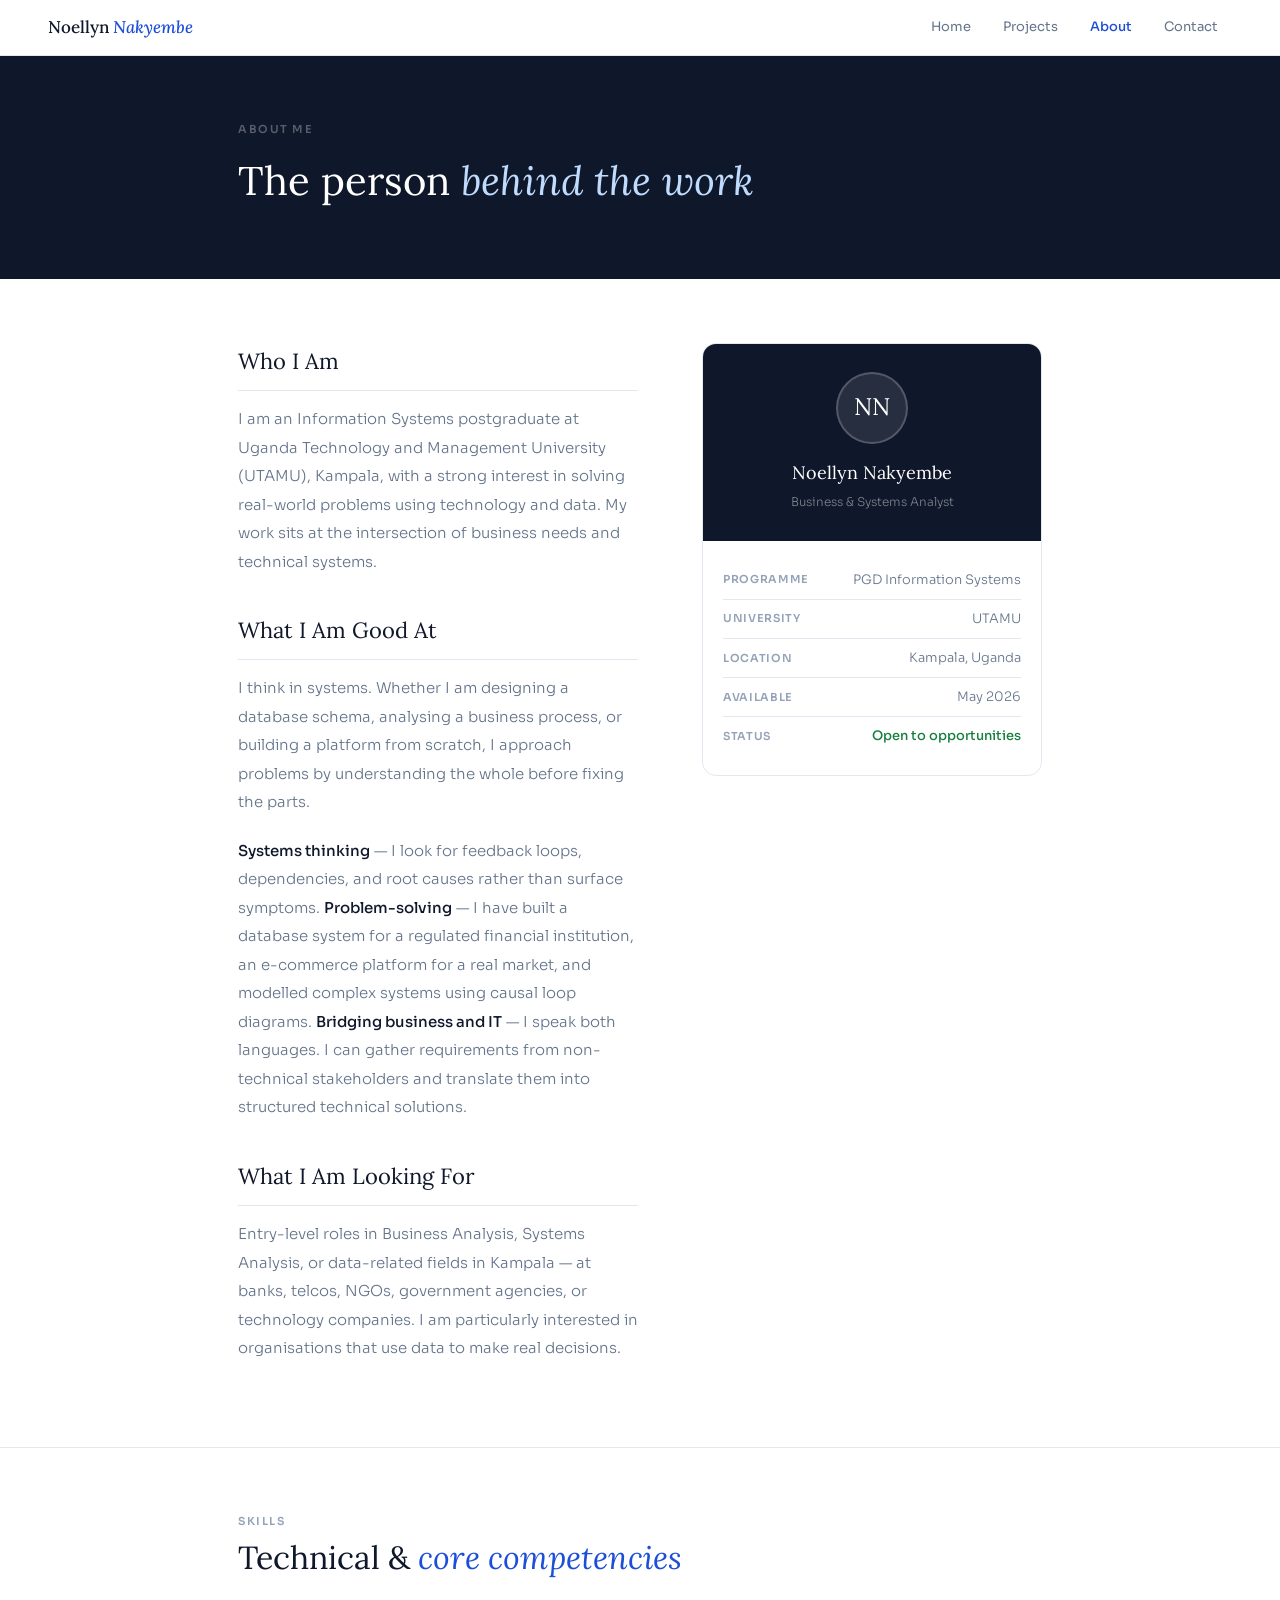
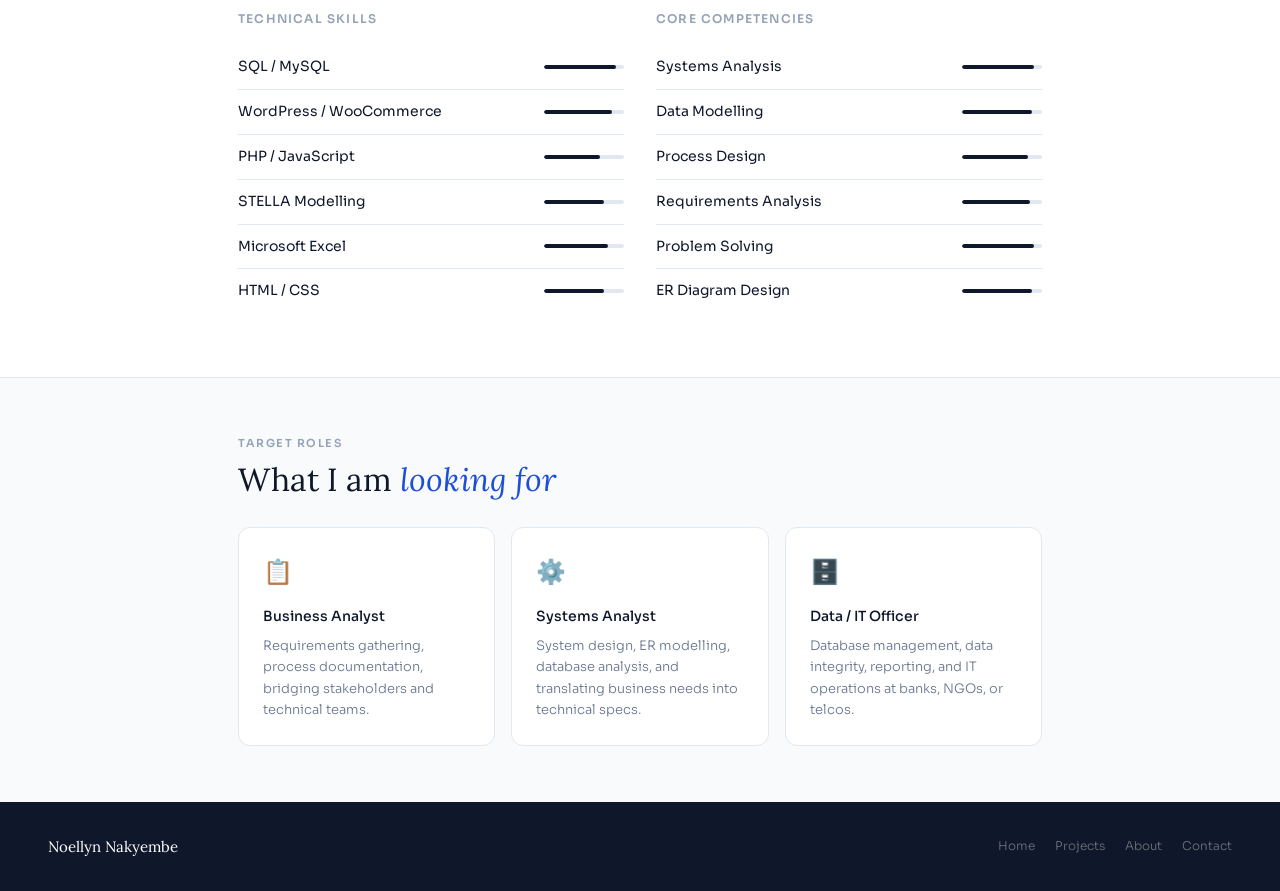
==== about.html @ 9d8ba5a0 "Add portfolio website files" ====
<!DOCTYPE html>
<html lang="en">
<head>
<meta charset="UTF-8"><meta name="viewport" content="width=device-width, initial-scale=1.0">
<title>About — Noellyn Nakyembe</title>
<link rel="stylesheet" href="style.css">
<style>
.page-hero { background: var(--navy); padding: 64px 0; }
.page-hero h1 { font-family: var(--serif); font-size: 40px; font-weight: 400; color: white; }
.page-hero h1 em { font-style: italic; color: var(--blue-mid); }
.about-section { padding: 64px 0; border-bottom: 1px solid var(--border); }
.about-grid { display: grid; grid-template-columns: 1fr 340px; gap: 64px; align-items: start; }
.about-prose p { font-size: 15px; color: var(--text-muted); line-height: 1.9; margin-bottom: 20px; }
.about-prose p strong { color: var(--text); font-weight: 500; }
.about-prose h2 { font-family: var(--serif); font-size: 22px; font-weight: 400; color: var(--navy); margin-bottom: 14px; margin-top: 36px; padding-bottom: 10px; border-bottom: 1px solid var(--border); }
.about-prose h2:first-child { margin-top: 0; }

.skills-section { padding: 64px 0; }
.skills-two-col { display: grid; grid-template-columns: 1fr 1fr; gap: 32px; }
.skill-group { }
.skill-group-title { font-size: 12px; font-weight: 600; letter-spacing: 0.1em; text-transform: uppercase; color: var(--text-light); margin-bottom: 16px; }
.skill-item { display: flex; align-items: center; justify-content: space-between; padding: 10px 0; border-bottom: 1px solid var(--border); }
.skill-item:last-child { border-bottom: none; }
.skill-name { font-size: 14px; color: var(--text); font-weight: 400; }
.skill-bar { width: 80px; height: 4px; background: var(--border); border-radius: 2px; overflow: hidden; }
.skill-fill { height: 100%; background: var(--navy); border-radius: 2px; }

.profile-card { background: white; border: 1px solid var(--border); border-radius: 14px; overflow: hidden; }
.profile-card-top { background: var(--navy); padding: 28px; text-align: center; }
.profile-avatar { width: 72px; height: 72px; border-radius: 50%; background: rgba(255,255,255,0.1); border: 2px solid rgba(255,255,255,0.2); display: flex; align-items: center; justify-content: center; font-family: var(--serif); font-size: 24px; color: white; margin: 0 auto 14px; }
.profile-name { font-family: var(--serif); font-size: 18px; color: white; margin-bottom: 4px; }
.profile-title { font-size: 12px; color: rgba(255,255,255,0.45); }
.profile-card-body { padding: 20px; }
.profile-row { display: flex; justify-content: space-between; align-items: center; padding: 8px 0; border-bottom: 1px solid var(--border); font-size: 13px; }
.profile-row:last-child { border-bottom: none; }
.profile-row-label { color: var(--text-light); font-size: 11px; font-weight: 600; letter-spacing: 0.06em; text-transform: uppercase; }
.profile-row-value { color: var(--text-muted); }

.looking-for { padding: 56px 0; background: var(--surface); border-top: 1px solid var(--border); }
.looking-grid { display: grid; grid-template-columns: repeat(3,1fr); gap: 16px; }
.looking-item { background: white; border: 1px solid var(--border); border-radius: 12px; padding: 24px; }
.looking-item-icon { font-size: 24px; margin-bottom: 12px; }
.looking-item-title { font-size: 14px; font-weight: 500; color: var(--navy); margin-bottom: 6px; }
.looking-item-desc { font-size: 13px; color: var(--text-muted); line-height: 1.65; }

@media (max-width:720px) { .about-grid,.skills-two-col,.looking-grid { grid-template-columns: 1fr; } }
</style>
</head>
<body>
<nav class="site-nav">
  <a href="index.html" class="nav-logo">Noellyn <span>Nakyembe</span></a>
  <div class="nav-links"><a href="index.html">Home</a><a href="projects.html">Projects</a><a href="about.html" class="active">About</a><a href="contact.html">Contact</a></div>
</nav>
<div class="page-hero">
  <div class="container">
    <div class="section-label" style="color:rgba(255,255,255,0.3);">About Me</div>
    <h1>The person <em>behind the work</em></h1>
  </div>
</div>
<section class="about-section">
  <div class="container">
    <div class="about-grid">
      <div class="about-prose">
        <h2>Who I Am</h2>
        <p>I am an Information Systems postgraduate at Uganda Technology and Management University (UTAMU), Kampala, with a strong interest in solving real-world problems using technology and data. My work sits at the intersection of business needs and technical systems.</p>
        <h2>What I Am Good At</h2>
        <p>I think in systems. Whether I am designing a database schema, analysing a business process, or building a platform from scratch, I approach problems by understanding the whole before fixing the parts.</p>
        <p><strong>Systems thinking</strong> — I look for feedback loops, dependencies, and root causes rather than surface symptoms. <strong>Problem-solving</strong> — I have built a database system for a regulated financial institution, an e-commerce platform for a real market, and modelled complex systems using causal loop diagrams. <strong>Bridging business and IT</strong> — I speak both languages. I can gather requirements from non-technical stakeholders and translate them into structured technical solutions.</p>
        <h2>What I Am Looking For</h2>
        <p>Entry-level roles in Business Analysis, Systems Analysis, or data-related fields in Kampala — at banks, telcos, NGOs, government agencies, or technology companies. I am particularly interested in organisations that use data to make real decisions.</p>
      </div>
      <div>
        <div class="profile-card">
          <div class="profile-card-top">
            <div class="profile-avatar">NN</div>
            <div class="profile-name">Noellyn Nakyembe</div>
            <div class="profile-title">Business &amp; Systems Analyst</div>
          </div>
          <div class="profile-card-body">
            <div class="profile-row"><span class="profile-row-label">Programme</span><span class="profile-row-value">PGD Information Systems</span></div>
            <div class="profile-row"><span class="profile-row-label">University</span><span class="profile-row-value">UTAMU</span></div>
            <div class="profile-row"><span class="profile-row-label">Location</span><span class="profile-row-value">Kampala, Uganda</span></div>
            <div class="profile-row"><span class="profile-row-label">Available</span><span class="profile-row-value">May 2026</span></div>
            <div class="profile-row"><span class="profile-row-label">Status</span><span class="profile-row-value" style="color:var(--green); font-weight:500;">Open to opportunities</span></div>
          </div>
        </div>
      </div>
    </div>
  </div>
</section>
<section class="skills-section">
  <div class="container">
    <div class="section-label">Skills</div>
    <div class="section-title" style="margin-bottom:32px;">Technical &amp; <em>core competencies</em></div>
    <div class="skills-two-col">
      <div class="skill-group">
        <div class="skill-group-title">Technical Skills</div>
        <div class="skill-item"><span class="skill-name">SQL / MySQL</span><div class="skill-bar"><div class="skill-fill" style="width:90%;"></div></div></div>
        <div class="skill-item"><span class="skill-name">WordPress / WooCommerce</span><div class="skill-bar"><div class="skill-fill" style="width:85%;"></div></div></div>
        <div class="skill-item"><span class="skill-name">PHP / JavaScript</span><div class="skill-bar"><div class="skill-fill" style="width:70%;"></div></div></div>
        <div class="skill-item"><span class="skill-name">STELLA Modelling</span><div class="skill-bar"><div class="skill-fill" style="width:75%;"></div></div></div>
        <div class="skill-item"><span class="skill-name">Microsoft Excel</span><div class="skill-bar"><div class="skill-fill" style="width:80%;"></div></div></div>
        <div class="skill-item"><span class="skill-name">HTML / CSS</span><div class="skill-bar"><div class="skill-fill" style="width:75%;"></div></div></div>
      </div>
      <div class="skill-group">
        <div class="skill-group-title">Core Competencies</div>
        <div class="skill-item"><span class="skill-name">Systems Analysis</span><div class="skill-bar"><div class="skill-fill" style="width:90%;"></div></div></div>
        <div class="skill-item"><span class="skill-name">Data Modelling</span><div class="skill-bar"><div class="skill-fill" style="width:88%;"></div></div></div>
        <div class="skill-item"><span class="skill-name">Process Design</span><div class="skill-bar"><div class="skill-fill" style="width:82%;"></div></div></div>
        <div class="skill-item"><span class="skill-name">Requirements Analysis</span><div class="skill-bar"><div class="skill-fill" style="width:85%;"></div></div></div>
        <div class="skill-item"><span class="skill-name">Problem Solving</span><div class="skill-bar"><div class="skill-fill" style="width:90%;"></div></div></div>
        <div class="skill-item"><span class="skill-name">ER Diagram Design</span><div class="skill-bar"><div class="skill-fill" style="width:88%;"></div></div></div>
      </div>
    </div>
  </div>
</section>
<section class="looking-for">
  <div class="container">
    <div class="section-label">Target Roles</div>
    <div class="section-title" style="margin-bottom:28px;">What I am <em>looking for</em></div>
    <div class="looking-grid">
      <div class="looking-item"><div class="looking-item-icon">📋</div><div class="looking-item-title">Business Analyst</div><div class="looking-item-desc">Requirements gathering, process documentation, bridging stakeholders and technical teams.</div></div>
      <div class="looking-item"><div class="looking-item-icon">⚙️</div><div class="looking-item-title">Systems Analyst</div><div class="looking-item-desc">System design, ER modelling, database analysis, and translating business needs into technical specs.</div></div>
      <div class="looking-item"><div class="looking-item-icon">🗄️</div><div class="looking-item-title">Data / IT Officer</div><div class="looking-item-desc">Database management, data integrity, reporting, and IT operations at banks, NGOs, or telcos.</div></div>
    </div>
  </div>
</section>
<footer>
  <span class="footer-name">Noellyn Nakyembe</span>
  <div class="footer-links"><a href="index.html">Home</a><a href="projects.html">Projects</a><a href="about.html">About</a><a href="contact.html">Contact</a></div>
</footer>
</body>
</html>
---- style.css ----
@import url('https://fonts.googleapis.com/css2?family=Sora:wght@300;400;500;600&family=Lora:ital,wght@0,400;0,500;1,400&family=JetBrains+Mono:wght@400;500&display=swap');

*, *::before, *::after { box-sizing: border-box; margin: 0; padding: 0; }

:root {
  --navy:        #0f172a;
  --navy-mid:    #1e293b;
  --navy-soft:   #334155;
  --blue:        #1d4ed8;
  --blue-light:  #eff6ff;
  --blue-mid:    #bfdbfe;
  --orange:      #ea580c;
  --orange-light:#fff7ed;
  --orange-mid:  #fed7aa;
  --green:       #15803d;
  --green-light: #f0fdf4;
  --green-mid:   #bbf7d0;
  --text:        #0f172a;
  --text-muted:  #64748b;
  --text-light:  #94a3b8;
  --border:      #e2e8f0;
  --surface:     #f8fafc;
  --white:       #ffffff;
  --mono:        'JetBrains Mono', monospace;
  --serif:       'Lora', serif;
  --sans:        'Sora', sans-serif;
}

html { scroll-behavior: smooth; }
body {
  font-family: var(--sans);
  background: var(--white);
  color: var(--text);
  line-height: 1.7;
  font-size: 15px;
  font-weight: 300;
}

/* ── GLOBAL NAV ── */
.site-nav {
  position: sticky; top: 0; z-index: 200;
  background: rgba(255,255,255,0.95);
  backdrop-filter: blur(8px);
  border-bottom: 1px solid var(--border);
  padding: 0 48px;
  display: flex;
  align-items: center;
  justify-content: space-between;
  height: 56px;
}
.nav-logo {
  font-family: var(--serif);
  font-size: 17px;
  color: var(--navy);
  text-decoration: none;
  font-weight: 500;
}
.nav-logo span { color: var(--blue); font-style: italic; }
.nav-links { display: flex; gap: 4px; }
.nav-links a {
  font-size: 13px;
  font-weight: 400;
  color: var(--text-muted);
  text-decoration: none;
  padding: 6px 14px;
  border-radius: 6px;
  transition: all 0.15s;
}
.nav-links a:hover { background: var(--surface); color: var(--text); }
.nav-links a.active { color: var(--blue); font-weight: 500; }

/* ── LAYOUT ── */
.container { max-width: 900px; margin: 0 auto; padding: 0 48px; }
.container-wide { max-width: 1100px; margin: 0 auto; padding: 0 48px; }

/* ── SECTION LABELS ── */
.section-label {
  font-size: 11px;
  font-weight: 600;
  letter-spacing: 0.14em;
  text-transform: uppercase;
  color: var(--text-light);
  margin-bottom: 8px;
}
.section-title {
  font-family: var(--serif);
  font-size: 32px;
  font-weight: 400;
  color: var(--navy);
  margin-bottom: 40px;
  line-height: 1.2;
}
.section-title em { font-style: italic; color: var(--blue); }

/* ── TAGS / PILLS ── */
.tag-row { display: flex; flex-wrap: wrap; gap: 6px; margin-bottom: 16px; }
.tag {
  font-size: 11px; font-weight: 500;
  padding: 4px 10px; border-radius: 20px; border: 1px solid;
}
.tag-blue   { background: var(--blue-light);   color: #1e3a8a; border-color: var(--blue-mid); }
.tag-orange { background: var(--orange-light);  color: #9a3412; border-color: var(--orange-mid); }
.tag-green  { background: var(--green-light);   color: #14532d; border-color: var(--green-mid); }
.tag-gray   { background: var(--surface);       color: var(--navy-soft); border-color: var(--border); }

/* ── CALLOUTS ── */
.callout {
  border-radius: 10px; padding: 14px 18px;
  font-size: 13px; display: flex;
  align-items: flex-start; gap: 12px;
  border-left: 3px solid;
}
.callout-icon { font-size: 15px; flex-shrink: 0; margin-top: 1px; }
.callout-blue   { background: var(--blue-light);   border-color: var(--blue);   color: #1e3a8a; }
.callout-green  { background: var(--green-light);  border-color: var(--green);  color: #14532d; }
.callout-orange { background: var(--orange-light); border-color: var(--orange); color: #9a3412; }
.callout-gray   { background: var(--surface);      border-color: var(--border); color: var(--text-muted); }

/* ── CODE BLOCK ── */
.code-block {
  background: #0d1117; border-radius: 10px;
  padding: 18px 22px; overflow-x: auto;
}
.code-block pre {
  font-family: var(--mono); font-size: 12px;
  line-height: 1.75; color: #e6edf3;
}
.sql-kw  { color: #ff7b72; }
.sql-str { color: #a5d6ff; }
.sql-cm  { color: #8b949e; font-style: italic; }

/* ── SCREENSHOT SLOT ── */
.screenshot-slot {
  background: var(--surface); border: 1px dashed var(--border);
  border-radius: 10px; height: 220px;
  display: flex; flex-direction: column;
  align-items: center; justify-content: center;
  gap: 8px; overflow: hidden;
}
.screenshot-slot img { width: 100%; height: 100%; object-fit: cover; object-position: top; }
.screenshot-slot span { font-size: 12px; color: var(--text-light); }

/* ── FOOTER ── */
footer {
  background: var(--navy); padding: 32px 48px;
  display: flex; align-items: center; justify-content: space-between;
  flex-wrap: wrap; gap: 16px;
}
footer .footer-name { font-family: var(--serif); color: white; font-size: 15px; }
footer .footer-links { display: flex; gap: 20px; }
footer .footer-links a {
  font-size: 12px; color: rgba(255,255,255,0.4);
  text-decoration: none; transition: color 0.2s;
}
footer .footer-links a:hover { color: rgba(255,255,255,0.8); }

/* ── ANIMATIONS ── */
@keyframes fadeUp {
  from { opacity: 0; transform: translateY(16px); }
  to   { opacity: 1; transform: translateY(0); }
}
.fade-up { animation: fadeUp 0.5s ease both; }
.fade-up-2 { animation: fadeUp 0.5s 0.1s ease both; }
.fade-up-3 { animation: fadeUp 0.5s 0.2s ease both; }

/* ── RESPONSIVE ── */
@media (max-width: 680px) {
  .container, .container-wide { padding: 0 20px; }
  .site-nav { padding: 0 20px; }
  footer { padding: 24px 20px; flex-direction: column; }
}
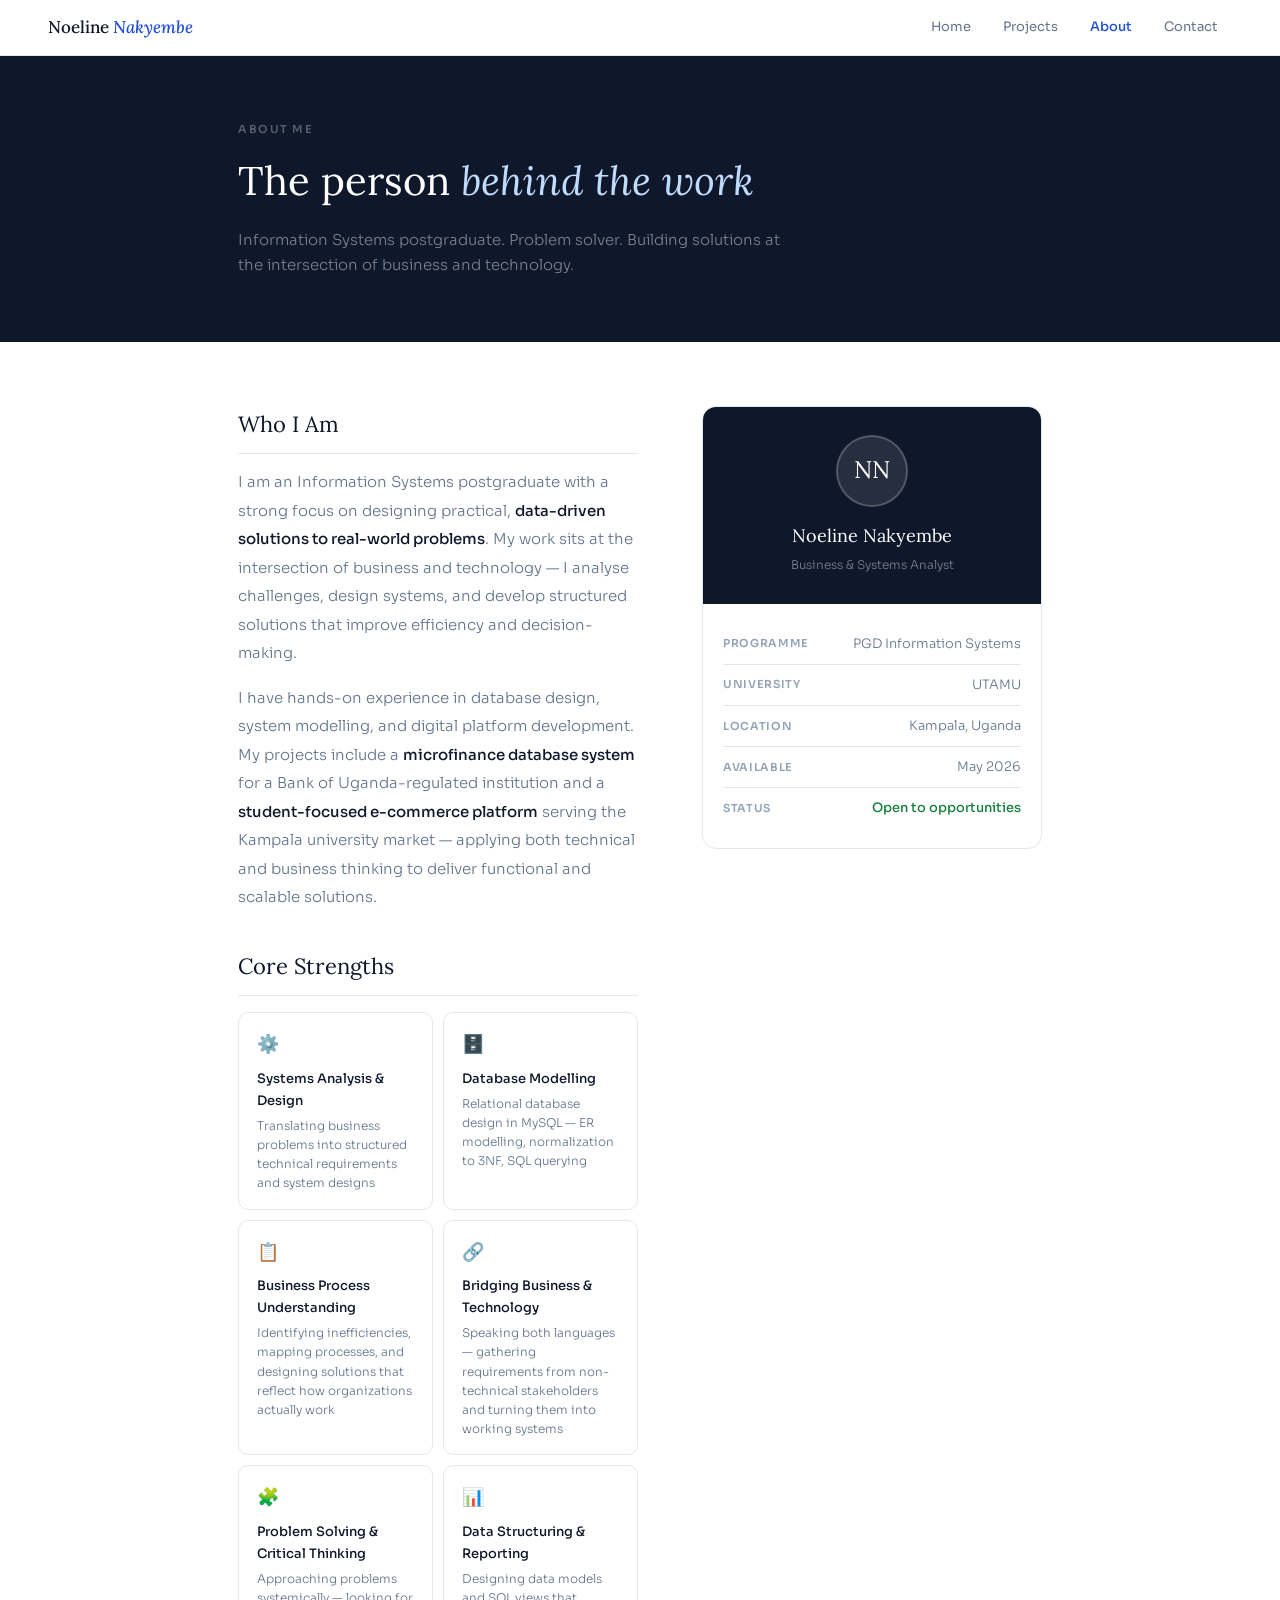
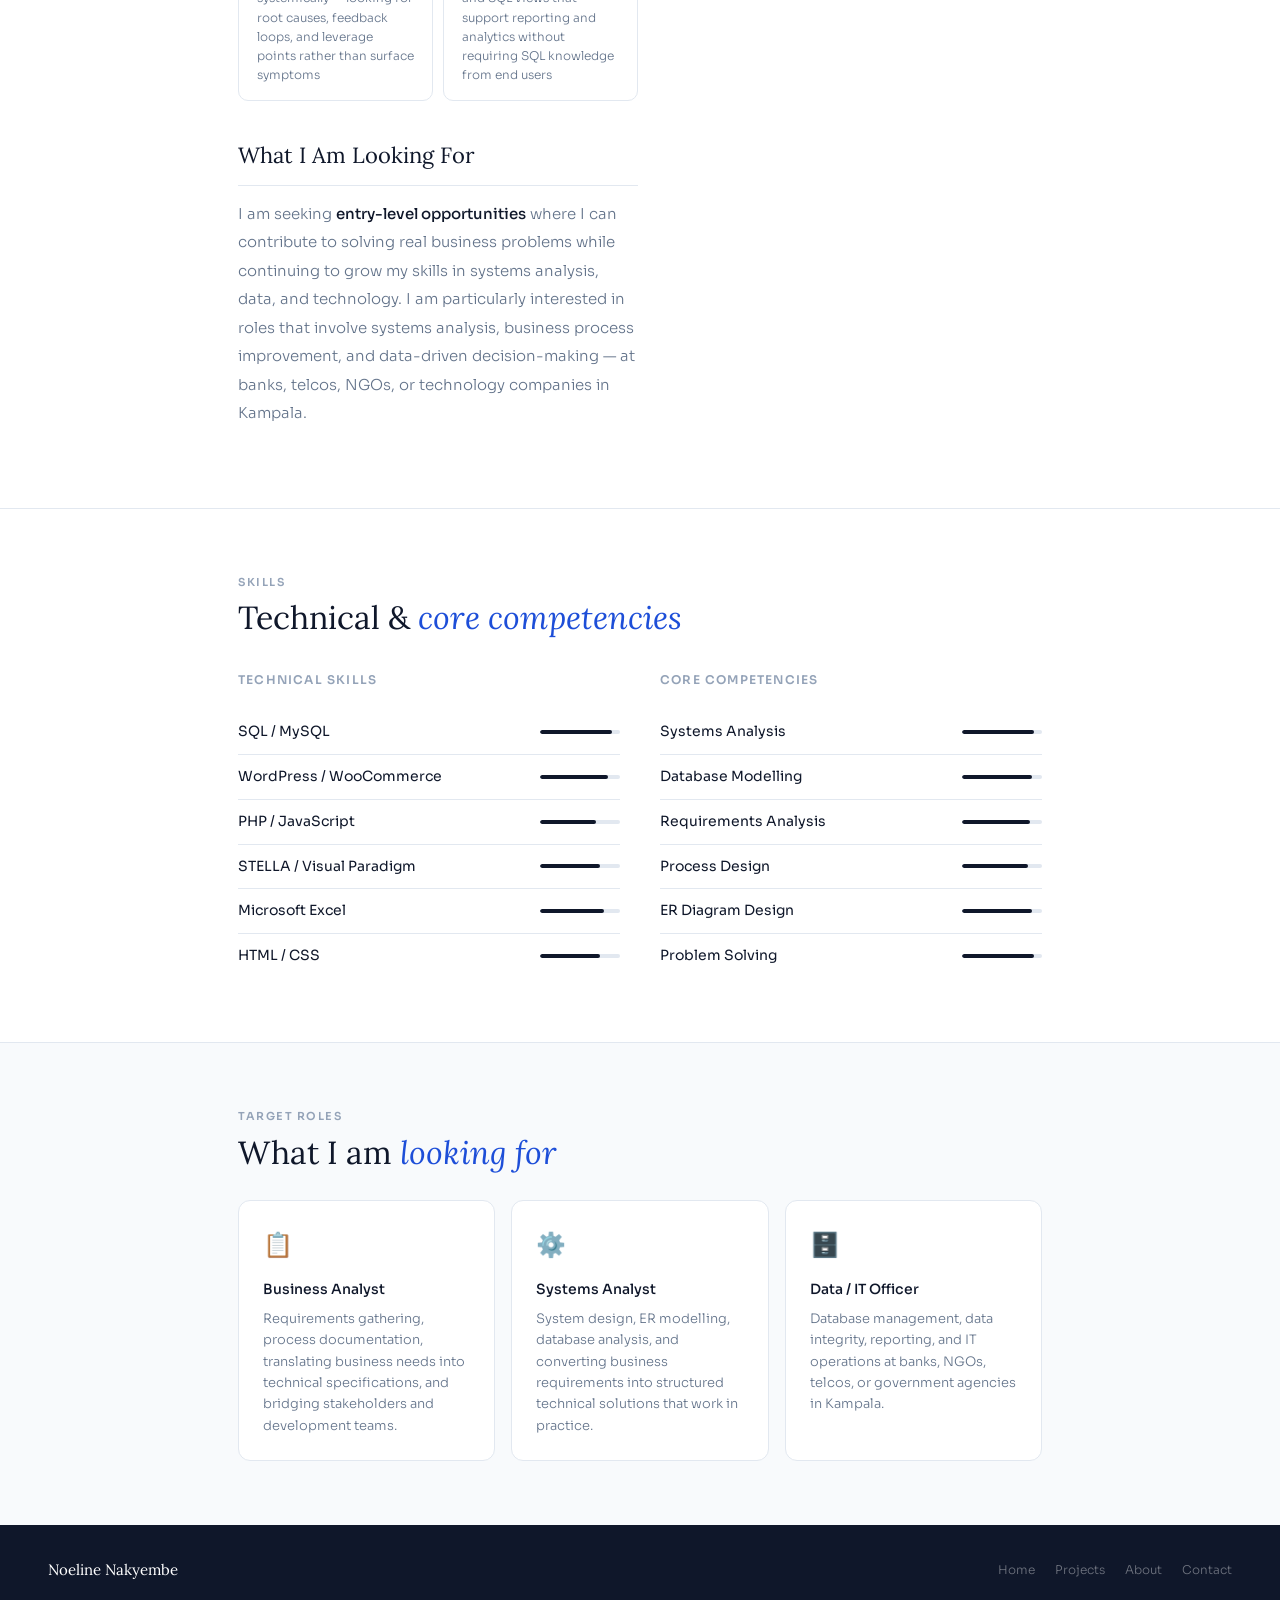
==== commit b41b4e6c: "Update about.html skills" ====
--- a/about.html
+++ b/about.html
@@ -1,133 +1,234 @@
 <!DOCTYPE html>
 <html lang="en">
 <head>
-<meta charset="UTF-8"><meta name="viewport" content="width=device-width, initial-scale=1.0">
-<title>About — Noellyn Nakyembe</title>
+<meta charset="UTF-8">
+<meta name="viewport" content="width=device-width, initial-scale=1.0">
+<title>About — Noeline Nakyembe</title>
 <link rel="stylesheet" href="style.css">
 <style>
 .page-hero { background: var(--navy); padding: 64px 0; }
 .page-hero h1 { font-family: var(--serif); font-size: 40px; font-weight: 400; color: white; }
 .page-hero h1 em { font-style: italic; color: var(--blue-mid); }
+.page-hero p { font-size: 15px; color: rgba(255,255,255,0.45); margin-top: 12px; font-weight: 300; max-width: 560px; }
+
 .about-section { padding: 64px 0; border-bottom: 1px solid var(--border); }
 .about-grid { display: grid; grid-template-columns: 1fr 340px; gap: 64px; align-items: start; }
-.about-prose p { font-size: 15px; color: var(--text-muted); line-height: 1.9; margin-bottom: 20px; }
-.about-prose p strong { color: var(--text); font-weight: 500; }
+
 .about-prose h2 { font-family: var(--serif); font-size: 22px; font-weight: 400; color: var(--navy); margin-bottom: 14px; margin-top: 36px; padding-bottom: 10px; border-bottom: 1px solid var(--border); }
 .about-prose h2:first-child { margin-top: 0; }
-
-.skills-section { padding: 64px 0; }
-.skills-two-col { display: grid; grid-template-columns: 1fr 1fr; gap: 32px; }
-.skill-group { }
-.skill-group-title { font-size: 12px; font-weight: 600; letter-spacing: 0.1em; text-transform: uppercase; color: var(--text-light); margin-bottom: 16px; }
+.about-prose p { font-size: 15px; color: var(--text-muted); line-height: 1.9; margin-bottom: 16px; }
+.about-prose p strong { color: var(--text); font-weight: 500; }
+
+.strengths-grid { display: grid; grid-template-columns: 1fr 1fr; gap: 10px; margin-top: 16px; }
+.strength-item { background: white; border: 1px solid var(--border); border-radius: 10px; padding: 16px 18px; transition: all 0.2s; }
+.strength-item:hover { border-color: var(--blue-mid); background: var(--blue-light); }
+.strength-icon { font-size: 18px; margin-bottom: 8px; }
+.strength-title { font-size: 13px; font-weight: 500; color: var(--navy); margin-bottom: 4px; }
+.strength-desc { font-size: 12px; color: var(--text-muted); line-height: 1.6; }
+
+.profile-card { background: white; border: 1px solid var(--border); border-radius: 14px; overflow: hidden; }
+.profile-card-top { background: var(--navy); padding: 28px; text-align: center; }
+.profile-avatar { width: 72px; height: 72px; border-radius: 50%; background: rgba(255,255,255,0.1); border: 2px solid rgba(255,255,255,0.2); display: flex; align-items: center; justify-content: center; font-family: var(--serif); font-size: 24px; color: white; margin: 0 auto 14px; overflow: hidden; }
+.profile-avatar img { width: 100%; height: 100%; object-fit: cover; }
+.profile-name { font-family: var(--serif); font-size: 18px; color: white; margin-bottom: 4px; }
+.profile-title { font-size: 12px; color: rgba(255,255,255,0.45); }
+.profile-card-body { padding: 20px; }
+.profile-row { display: flex; justify-content: space-between; align-items: center; padding: 9px 0; border-bottom: 1px solid var(--border); font-size: 13px; }
+.profile-row:last-child { border-bottom: none; }
+.profile-row-label { color: var(--text-light); font-size: 11px; font-weight: 600; letter-spacing: 0.06em; text-transform: uppercase; }
+.profile-row-value { color: var(--text-muted); text-align: right; }
+.status-available { color: var(--green); font-weight: 500; }
+
+.skills-section { padding: 64px 0; border-bottom: 1px solid var(--border); }
+.skills-two-col { display: grid; grid-template-columns: 1fr 1fr; gap: 40px; }
+.skill-group-title { font-size: 12px; font-weight: 600; letter-spacing: 0.1em; text-transform: uppercase; color: var(--text-light); margin-bottom: 20px; }
 .skill-item { display: flex; align-items: center; justify-content: space-between; padding: 10px 0; border-bottom: 1px solid var(--border); }
 .skill-item:last-child { border-bottom: none; }
 .skill-name { font-size: 14px; color: var(--text); font-weight: 400; }
 .skill-bar { width: 80px; height: 4px; background: var(--border); border-radius: 2px; overflow: hidden; }
 .skill-fill { height: 100%; background: var(--navy); border-radius: 2px; }
 
-.profile-card { background: white; border: 1px solid var(--border); border-radius: 14px; overflow: hidden; }
-.profile-card-top { background: var(--navy); padding: 28px; text-align: center; }
-.profile-avatar { width: 72px; height: 72px; border-radius: 50%; background: rgba(255,255,255,0.1); border: 2px solid rgba(255,255,255,0.2); display: flex; align-items: center; justify-content: center; font-family: var(--serif); font-size: 24px; color: white; margin: 0 auto 14px; }
-.profile-name { font-family: var(--serif); font-size: 18px; color: white; margin-bottom: 4px; }
-.profile-title { font-size: 12px; color: rgba(255,255,255,0.45); }
-.profile-card-body { padding: 20px; }
-.profile-row { display: flex; justify-content: space-between; align-items: center; padding: 8px 0; border-bottom: 1px solid var(--border); font-size: 13px; }
-.profile-row:last-child { border-bottom: none; }
-.profile-row-label { color: var(--text-light); font-size: 11px; font-weight: 600; letter-spacing: 0.06em; text-transform: uppercase; }
-.profile-row-value { color: var(--text-muted); }
-
-.looking-for { padding: 56px 0; background: var(--surface); border-top: 1px solid var(--border); }
+.looking-for { padding: 64px 0; background: var(--surface); }
 .looking-grid { display: grid; grid-template-columns: repeat(3,1fr); gap: 16px; }
-.looking-item { background: white; border: 1px solid var(--border); border-radius: 12px; padding: 24px; }
+.looking-item { background: white; border: 1px solid var(--border); border-radius: 12px; padding: 24px; transition: all 0.2s; }
+.looking-item:hover { border-color: var(--blue-mid); }
 .looking-item-icon { font-size: 24px; margin-bottom: 12px; }
 .looking-item-title { font-size: 14px; font-weight: 500; color: var(--navy); margin-bottom: 6px; }
 .looking-item-desc { font-size: 13px; color: var(--text-muted); line-height: 1.65; }
 
-@media (max-width:720px) { .about-grid,.skills-two-col,.looking-grid { grid-template-columns: 1fr; } }
+@media (max-width: 720px) {
+  .about-grid, .skills-two-col, .looking-grid, .strengths-grid { grid-template-columns: 1fr; }
+  .about-grid { gap: 32px; }
+}
 </style>
 </head>
 <body>
+
 <nav class="site-nav">
-  <a href="index.html" class="nav-logo">Noellyn <span>Nakyembe</span></a>
-  <div class="nav-links"><a href="index.html">Home</a><a href="projects.html">Projects</a><a href="about.html" class="active">About</a><a href="contact.html">Contact</a></div>
+  <a href="index.html" class="nav-logo">Noeline <span>Nakyembe</span></a>
+  <div class="nav-links">
+    <a href="index.html">Home</a>
+    <a href="projects.html">Projects</a>
+    <a href="about.html" class="active">About</a>
+    <a href="contact.html">Contact</a>
+  </div>
 </nav>
+
 <div class="page-hero">
   <div class="container">
     <div class="section-label" style="color:rgba(255,255,255,0.3);">About Me</div>
     <h1>The person <em>behind the work</em></h1>
+    <p>Information Systems postgraduate. Problem solver. Building solutions at the intersection of business and technology.</p>
   </div>
 </div>
+
+<!-- ABOUT -->
 <section class="about-section">
   <div class="container">
     <div class="about-grid">
       <div class="about-prose">
+
         <h2>Who I Am</h2>
-        <p>I am an Information Systems postgraduate at Uganda Technology and Management University (UTAMU), Kampala, with a strong interest in solving real-world problems using technology and data. My work sits at the intersection of business needs and technical systems.</p>
-        <h2>What I Am Good At</h2>
-        <p>I think in systems. Whether I am designing a database schema, analysing a business process, or building a platform from scratch, I approach problems by understanding the whole before fixing the parts.</p>
-        <p><strong>Systems thinking</strong> — I look for feedback loops, dependencies, and root causes rather than surface symptoms. <strong>Problem-solving</strong> — I have built a database system for a regulated financial institution, an e-commerce platform for a real market, and modelled complex systems using causal loop diagrams. <strong>Bridging business and IT</strong> — I speak both languages. I can gather requirements from non-technical stakeholders and translate them into structured technical solutions.</p>
+        <p>I am an Information Systems postgraduate with a strong focus on designing practical, <strong>data-driven solutions to real-world problems</strong>. My work sits at the intersection of business and technology — I analyse challenges, design systems, and develop structured solutions that improve efficiency and decision-making.</p>
+        <p>I have hands-on experience in database design, system modelling, and digital platform development. My projects include a <strong>microfinance database system</strong> for a Bank of Uganda-regulated institution and a <strong>student-focused e-commerce platform</strong> serving the Kampala university market — applying both technical and business thinking to deliver functional and scalable solutions.</p>
+
+        <h2>Core Strengths</h2>
+        <div class="strengths-grid">
+          <div class="strength-item">
+            <div class="strength-icon">⚙️</div>
+            <div class="strength-title">Systems Analysis & Design</div>
+            <div class="strength-desc">Translating business problems into structured technical requirements and system designs</div>
+          </div>
+          <div class="strength-item">
+            <div class="strength-icon">🗄️</div>
+            <div class="strength-title">Database Modelling</div>
+            <div class="strength-desc">Relational database design in MySQL — ER modelling, normalization to 3NF, SQL querying</div>
+          </div>
+          <div class="strength-item">
+            <div class="strength-icon">📋</div>
+            <div class="strength-title">Business Process Understanding</div>
+            <div class="strength-desc">Identifying inefficiencies, mapping processes, and designing solutions that reflect how organizations actually work</div>
+          </div>
+          <div class="strength-item">
+            <div class="strength-icon">🔗</div>
+            <div class="strength-title">Bridging Business & Technology</div>
+            <div class="strength-desc">Speaking both languages — gathering requirements from non-technical stakeholders and turning them into working systems</div>
+          </div>
+          <div class="strength-item">
+            <div class="strength-icon">🧩</div>
+            <div class="strength-title">Problem Solving & Critical Thinking</div>
+            <div class="strength-desc">Approaching problems systemically — looking for root causes, feedback loops, and leverage points rather than surface symptoms</div>
+          </div>
+          <div class="strength-item">
+            <div class="strength-icon">📊</div>
+            <div class="strength-title">Data Structuring & Reporting</div>
+            <div class="strength-desc">Designing data models and SQL views that support reporting and analytics without requiring SQL knowledge from end users</div>
+          </div>
+        </div>
+
         <h2>What I Am Looking For</h2>
-        <p>Entry-level roles in Business Analysis, Systems Analysis, or data-related fields in Kampala — at banks, telcos, NGOs, government agencies, or technology companies. I am particularly interested in organisations that use data to make real decisions.</p>
-      </div>
+        <p>I am seeking <strong>entry-level opportunities</strong> where I can contribute to solving real business problems while continuing to grow my skills in systems analysis, data, and technology. I am particularly interested in roles that involve systems analysis, business process improvement, and data-driven decision-making — at banks, telcos, NGOs, or technology companies in Kampala.</p>
+
+      </div>
+
       <div>
         <div class="profile-card">
           <div class="profile-card-top">
             <div class="profile-avatar">NN</div>
-            <div class="profile-name">Noellyn Nakyembe</div>
-            <div class="profile-title">Business &amp; Systems Analyst</div>
+            <div class="profile-name">Noeline Nakyembe</div>
+            <div class="profile-title">Business & Systems Analyst</div>
           </div>
           <div class="profile-card-body">
-            <div class="profile-row"><span class="profile-row-label">Programme</span><span class="profile-row-value">PGD Information Systems</span></div>
-            <div class="profile-row"><span class="profile-row-label">University</span><span class="profile-row-value">UTAMU</span></div>
-            <div class="profile-row"><span class="profile-row-label">Location</span><span class="profile-row-value">Kampala, Uganda</span></div>
-            <div class="profile-row"><span class="profile-row-label">Available</span><span class="profile-row-value">May 2026</span></div>
-            <div class="profile-row"><span class="profile-row-label">Status</span><span class="profile-row-value" style="color:var(--green); font-weight:500;">Open to opportunities</span></div>
+            <div class="profile-row">
+              <span class="profile-row-label">Programme</span>
+              <span class="profile-row-value">PGD Information Systems</span>
+            </div>
+            <div class="profile-row">
+              <span class="profile-row-label">University</span>
+              <span class="profile-row-value">UTAMU</span>
+            </div>
+            <div class="profile-row">
+              <span class="profile-row-label">Location</span>
+              <span class="profile-row-value">Kampala, Uganda</span>
+            </div>
+            <div class="profile-row">
+              <span class="profile-row-label">Available</span>
+              <span class="profile-row-value">May 2026</span>
+            </div>
+            <div class="profile-row">
+              <span class="profile-row-label">Status</span>
+              <span class="profile-row-value status-available">Open to opportunities</span>
+            </div>
           </div>
         </div>
       </div>
+
     </div>
   </div>
 </section>
+
+<!-- SKILLS -->
 <section class="skills-section">
   <div class="container">
     <div class="section-label">Skills</div>
     <div class="section-title" style="margin-bottom:32px;">Technical &amp; <em>core competencies</em></div>
     <div class="skills-two-col">
-      <div class="skill-group">
+      <div>
         <div class="skill-group-title">Technical Skills</div>
         <div class="skill-item"><span class="skill-name">SQL / MySQL</span><div class="skill-bar"><div class="skill-fill" style="width:90%;"></div></div></div>
         <div class="skill-item"><span class="skill-name">WordPress / WooCommerce</span><div class="skill-bar"><div class="skill-fill" style="width:85%;"></div></div></div>
         <div class="skill-item"><span class="skill-name">PHP / JavaScript</span><div class="skill-bar"><div class="skill-fill" style="width:70%;"></div></div></div>
-        <div class="skill-item"><span class="skill-name">STELLA Modelling</span><div class="skill-bar"><div class="skill-fill" style="width:75%;"></div></div></div>
+        <div class="skill-item"><span class="skill-name">STELLA / Visual Paradigm</span><div class="skill-bar"><div class="skill-fill" style="width:75%;"></div></div></div>
         <div class="skill-item"><span class="skill-name">Microsoft Excel</span><div class="skill-bar"><div class="skill-fill" style="width:80%;"></div></div></div>
         <div class="skill-item"><span class="skill-name">HTML / CSS</span><div class="skill-bar"><div class="skill-fill" style="width:75%;"></div></div></div>
       </div>
-      <div class="skill-group">
+      <div>
         <div class="skill-group-title">Core Competencies</div>
         <div class="skill-item"><span class="skill-name">Systems Analysis</span><div class="skill-bar"><div class="skill-fill" style="width:90%;"></div></div></div>
-        <div class="skill-item"><span class="skill-name">Data Modelling</span><div class="skill-bar"><div class="skill-fill" style="width:88%;"></div></div></div>
+        <div class="skill-item"><span class="skill-name">Database Modelling</span><div class="skill-bar"><div class="skill-fill" style="width:88%;"></div></div></div>
+        <div class="skill-item"><span class="skill-name">Requirements Analysis</span><div class="skill-bar"><div class="skill-fill" style="width:85%;"></div></div></div>
         <div class="skill-item"><span class="skill-name">Process Design</span><div class="skill-bar"><div class="skill-fill" style="width:82%;"></div></div></div>
-        <div class="skill-item"><span class="skill-name">Requirements Analysis</span><div class="skill-bar"><div class="skill-fill" style="width:85%;"></div></div></div>
+        <div class="skill-item"><span class="skill-name">ER Diagram Design</span><div class="skill-bar"><div class="skill-fill" style="width:88%;"></div></div></div>
         <div class="skill-item"><span class="skill-name">Problem Solving</span><div class="skill-bar"><div class="skill-fill" style="width:90%;"></div></div></div>
-        <div class="skill-item"><span class="skill-name">ER Diagram Design</span><div class="skill-bar"><div class="skill-fill" style="width:88%;"></div></div></div>
       </div>
     </div>
   </div>
 </section>
+
+<!-- LOOKING FOR -->
 <section class="looking-for">
   <div class="container">
     <div class="section-label">Target Roles</div>
     <div class="section-title" style="margin-bottom:28px;">What I am <em>looking for</em></div>
     <div class="looking-grid">
-      <div class="looking-item"><div class="looking-item-icon">📋</div><div class="looking-item-title">Business Analyst</div><div class="looking-item-desc">Requirements gathering, process documentation, bridging stakeholders and technical teams.</div></div>
-      <div class="looking-item"><div class="looking-item-icon">⚙️</div><div class="looking-item-title">Systems Analyst</div><div class="looking-item-desc">System design, ER modelling, database analysis, and translating business needs into technical specs.</div></div>
-      <div class="looking-item"><div class="looking-item-icon">🗄️</div><div class="looking-item-title">Data / IT Officer</div><div class="looking-item-desc">Database management, data integrity, reporting, and IT operations at banks, NGOs, or telcos.</div></div>
+      <div class="looking-item">
+        <div class="looking-item-icon">📋</div>
+        <div class="looking-item-title">Business Analyst</div>
+        <div class="looking-item-desc">Requirements gathering, process documentation, translating business needs into technical specifications, and bridging stakeholders and development teams.</div>
+      </div>
+      <div class="looking-item">
+        <div class="looking-item-icon">⚙️</div>
+        <div class="looking-item-title">Systems Analyst</div>
+        <div class="looking-item-desc">System design, ER modelling, database analysis, and converting business requirements into structured technical solutions that work in practice.</div>
+      </div>
+      <div class="looking-item">
+        <div class="looking-item-icon">🗄️</div>
+        <div class="looking-item-title">Data / IT Officer</div>
+        <div class="looking-item-desc">Database management, data integrity, reporting, and IT operations at banks, NGOs, telcos, or government agencies in Kampala.</div>
+      </div>
     </div>
   </div>
 </section>
+
 <footer>
-  <span class="footer-name">Noellyn Nakyembe</span>
-  <div class="footer-links"><a href="index.html">Home</a><a href="projects.html">Projects</a><a href="about.html">About</a><a href="contact.html">Contact</a></div>
+  <span class="footer-name">Noeline Nakyembe</span>
+  <div class="footer-links">
+    <a href="index.html">Home</a>
+    <a href="projects.html">Projects</a>
+    <a href="about.html">About</a>
+    <a href="contact.html">Contact</a>
+  </div>
 </footer>
+
 </body>
 </html>
